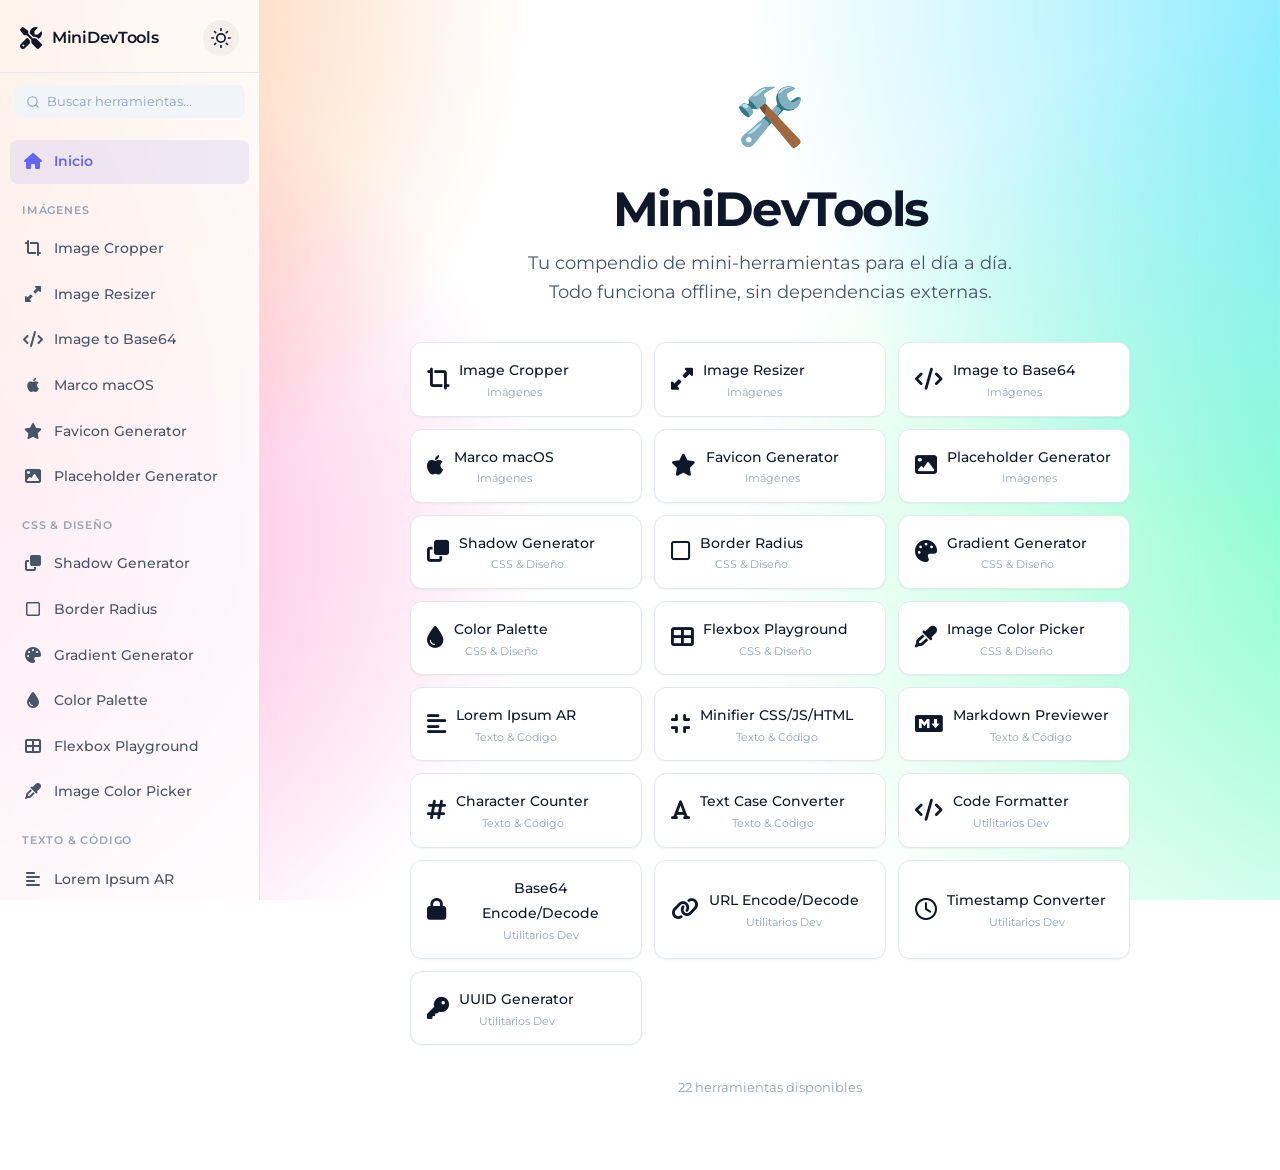
==== index.html @ 0a806db2 "feat: Font Awesome icons + search clear button - Add Font Awesome 6.5.1 CDN (all icons now FA classe" ====
<!DOCTYPE html>
<html lang="es" data-theme="light">
<head>
  <meta charset="UTF-8">
  <meta name="viewport" content="width=device-width, initial-scale=1.0">
  <title>MiniDevTools - Herramientas para Developers</title>
  <meta name="description" content="Compendio de mini-herramientas para developers. Cropper, generadores CSS, formateadores y mas.">

  <!-- Google Fonts: Montserrat -->
  <link rel="preconnect" href="https://fonts.googleapis.com">
  <link rel="preconnect" href="https://fonts.gstatic.com" crossorigin>
  <link href="https://fonts.googleapis.com/css2?family=Montserrat:wght@300;400;500;600;700&display=swap" rel="stylesheet">

  <!-- Font Awesome 6 Free -->
  <link rel="stylesheet" href="https://cdnjs.cloudflare.com/ajax/libs/font-awesome/6.5.1/css/all.min.css" integrity="sha512-DTOQO9RWCH3ppGqcWaEA1BIZOC6xxalwEsw9c2QQeAIftl+Vegovlnee1c9QX4TctnWMn13TZye+giMm8e2LwA==" crossorigin="anonymous" referrerpolicy="no-referrer">

  <!-- Styles -->
  <link rel="stylesheet" href="css/global.css">

  <!-- Favicon (placeholder, se reemplazara) -->
  <link rel="icon" type="image/svg+xml" href="data:image/svg+xml,<svg xmlns='http://www.w3.org/2000/svg' viewBox='0 0 100 100'><text y='.9em' font-size='90'>&#x1F6E0;&#xFE0F;</text></svg>">
</head>
<body>

  <!-- BACKGROUND: CSS-only gradient mesh + subtle vertical bars -->
  <div class="bg-gradient" aria-hidden="true"></div>
  <div class="bg-bars" aria-hidden="true"></div>

  <!-- APP LAYOUT: Sidebar + Main -->
  <div class="app">

    <!-- SIDEBAR -->
    <aside class="sidebar" id="sidebar">
      <div class="sidebar__header">
        <a href="#/home" class="sidebar__brand">
          <span class="sidebar__logo"><i class="fa-solid fa-screwdriver-wrench"></i></span>
          <span class="sidebar__title">MiniDevTools</span>
        </a>
        <button class="sidebar__theme-toggle" id="theme-toggle" aria-label="Cambiar tema" title="Cambiar tema claro/oscuro">
          <svg class="theme-icon theme-icon--sun" viewBox="0 0 24 24" width="20" height="20" fill="none" stroke="currentColor" stroke-width="2" stroke-linecap="round" stroke-linejoin="round">
            <circle cx="12" cy="12" r="5"></circle>
            <line x1="12" y1="1" x2="12" y2="3"></line>
            <line x1="12" y1="21" x2="12" y2="23"></line>
            <line x1="4.22" y1="4.22" x2="5.64" y2="5.64"></line>
            <line x1="18.36" y1="18.36" x2="19.78" y2="19.78"></line>
            <line x1="1" y1="12" x2="3" y2="12"></line>
            <line x1="21" y1="12" x2="23" y2="12"></line>
            <line x1="4.22" y1="19.78" x2="5.64" y2="18.36"></line>
            <line x1="18.36" y1="5.64" x2="19.78" y2="4.22"></line>
          </svg>
          <svg class="theme-icon theme-icon--moon" viewBox="0 0 24 24" width="20" height="20" fill="none" stroke="currentColor" stroke-width="2" stroke-linecap="round" stroke-linejoin="round">
            <path d="M21 12.79A9 9 0 1 1 11.21 3 7 7 0 0 0 21 12.79z"></path>
          </svg>
        </button>
      </div>

      <!-- Search / Filter -->
      <div class="sidebar__search">
        <svg class="sidebar__search-icon" viewBox="0 0 24 24" width="14" height="14" fill="none" stroke="currentColor" stroke-width="2" stroke-linecap="round" stroke-linejoin="round">
          <circle cx="11" cy="11" r="8"></circle>
          <line x1="21" y1="21" x2="16.65" y2="16.65"></line>
        </svg>
        <input type="text" id="sidebar-search" class="sidebar__search-input" placeholder="Buscar herramientas..." autocomplete="off">
        <button class="sidebar__search-clear" id="sidebar-search-clear" type="button" aria-label="Limpiar busqueda" title="Limpiar busqueda">
          <i class="fa-solid fa-xmark"></i>
        </button>
      </div>

      <nav class="sidebar__nav" id="sidebar-nav">
        <!-- Rendered by sidebar.js -->
      </nav>

      <!-- Mobile: overlay backdrop -->
      <div class="sidebar__backdrop" id="sidebar-backdrop"></div>
    </aside>

    <!-- MAIN CONTENT -->
    <main class="main" id="main-content">
      <!-- Loading state -->
      <div class="loading-state" id="loading-state">
        <div class="loading-spinner"></div>
        <p>Cargando herramienta...</p>
      </div>
    </main>
  </div>

  <!-- Mobile menu toggle -->
  <button class="mobile-menu-btn" id="mobile-menu-btn" aria-label="Abrir menu">
    <span></span>
    <span></span>
    <span></span>
  </button>

  <!-- Global toast element -->
  <div class="copy-toast" id="global-toast"></div>

  <!-- GLOBAL HELPERS -->
  <script>
    window.MiniDevTools = {
      toastTimer: null,
      showToast(message) {
        var toast = document.getElementById('global-toast');
        toast.textContent = message;
        toast.classList.add('show');
        clearTimeout(this.toastTimer);
        this.toastTimer = setTimeout(function() { toast.classList.remove('show'); }, 2000);
      },

      /**
       * Copia texto al clipboard y muestra toast de confirmacion.
       * Estandar para todas las herramientas que generan codigo/datos.
       * @param {string} text - Texto a copiar
       * @param {string} [successMsg] - Mensaje del toast (default: "Copiado!")
       * @returns {Promise<boolean>} true si se copio, false si hubo error
       */
      async copyToClipboard(text, successMsg) {
        try {
          await navigator.clipboard.writeText(text);
          this.showToast(successMsg || 'Copiado al portapapeles');
          return true;
        } catch (e) {
          // Fallback para navegadores sin soporte de Clipboard API
          try {
            var ta = document.createElement('textarea');
            ta.value = text;
            ta.style.position = 'fixed';
            ta.style.opacity = '0';
            document.body.appendChild(ta);
            ta.select();
            document.execCommand('copy');
            document.body.removeChild(ta);
            this.showToast(successMsg || 'Copiado al portapapeles');
            return true;
          } catch (e2) {
            this.showToast('Error al copiar');
            return false;
          }
        }
      }
    };
  </script>

  <!-- APP SCRIPTS -->
  <script src="js/storage.js"></script>
  <script src="js/registry.js"></script>
  <script src="js/theme.js"></script>
  <script src="js/sidebar.js"></script>
  <script src="js/app.js"></script>
</body>
</html>
---- css/global.css ----
/* ═══════════════════════════════════════════════════════════════
   MiniDevTools — Global Styles
   Inspirado en imagecolorpicker.com: mesh gradient bg,
   cards limpias, tipografia moderna.
   ═══════════════════════════════════════════════════════════════ */

/* ─── RESET & BASE ─── */
*, *::before, *::after {
  margin: 0;
  padding: 0;
  box-sizing: border-box;
}

html {
  scroll-behavior: smooth;
  -webkit-text-size-adjust: 100%;
  /* Force consistent layout: always reserve space for scrollbar */
  overflow-y: scroll;
  overflow-x: hidden;
  width: 100%;
}

body {
  font-family: 'Montserrat', sans-serif;
  font-size: 16px;
  font-weight: 400;
  line-height: 1.6;
  color: var(--text-primary);
  background-color: var(--bg-base);
  transition: background-color 0.4s ease, color 0.4s ease;
  min-height: 100vh;
  width: 100%;
}

a {
  color: inherit;
  text-decoration: none;
}

button {
  font-family: inherit;
  cursor: pointer;
  border: none;
  background: none;
  color: inherit;
}

img {
  max-width: 100%;
  display: block;
}

ul, ol {
  list-style: none;
}

::selection {
  background: var(--accent);
  color: #fff;
}

/* Scrollbar */
::-webkit-scrollbar {
  width: 6px;
}
::-webkit-scrollbar-track {
  background: transparent;
}
::-webkit-scrollbar-thumb {
  background: var(--border-hover);
  border-radius: 3px;
}
::-webkit-scrollbar-thumb:hover {
  background: var(--text-muted);
}


/* ═══════════════════════════════════════════════════════════════
   THEME VARIABLES
   ═══════════════════════════════════════════════════════════════ */

/* ─── SHARED VARIABLES (both themes) ─── */
:root {
  --sidebar-width: 260px;
  --header-height: 0px; /* No separate header — sidebar is full-height */

  --radius-sm: 8px;
  --radius-md: 12px;
  --radius-lg: 16px;
  --radius-xl: 24px;
  --radius-full: 9999px;

  --transition-fast: 0.15s cubic-bezier(0.4, 0, 0.2, 1);
  --transition-base: 0.3s cubic-bezier(0.4, 0, 0.2, 1);
  --transition-slow: 0.5s cubic-bezier(0.4, 0, 0.2, 1);
}

/* ─── LIGHT THEME ─── */
[data-theme="light"] {
  --bg-base: #ffffff;
  --bg-base-secondary: #f8f9fb;
  --bg-card: #ffffff;
  --bg-sidebar: rgba(255, 255, 255, 0.82);
  --bg-input: #f1f5f9;
  --bg-hover: rgba(0, 0, 0, 0.04);

  --text-primary: #0f172a;
  --text-secondary: #475569;
  --text-muted: #94a3b8;
  --text-inverse: #ffffff;

  --accent: #6366f1;
  --accent-hover: #4f46e5;
  --accent-light: rgba(99, 102, 241, 0.1);
  --accent-glow: rgba(99, 102, 241, 0.25);

  --border: #e2e8f0;
  --border-hover: #cbd5e1;

  --shadow-sm: 0 1px 2px rgba(0, 0, 0, 0.05);
  --shadow-md: 0 4px 6px -1px rgba(0, 0, 0, 0.07), 0 2px 4px -2px rgba(0, 0, 0, 0.05);
  --shadow-lg: 0 10px 15px -3px rgba(0, 0, 0, 0.08), 0 4px 6px -4px rgba(0, 0, 0, 0.04);
  --shadow-xl: 0 20px 25px -5px rgba(0, 0, 0, 0.1), 0 8px 10px -6px rgba(0, 0, 0, 0.06);
  --shadow-2xl: 0 25px 50px -12px rgba(0, 0, 0, 0.18);

  /* Mesh gradient colors (warm left, cool right) */
  --orb-1: rgba(255, 107, 0, 0.55);
  --orb-2: rgba(255, 20, 147, 0.45);
  --orb-3: rgba(0, 212, 255, 0.55);
  --orb-4: rgba(0, 255, 136, 0.45);
}

/* ─── DARK THEME ─── */
[data-theme="dark"] {
  --bg-base: #0a0d12;
  --bg-base-secondary: #111827;
  --bg-card: #1e293b;
  --bg-sidebar: rgba(15, 23, 42, 0.88);
  --bg-input: #111827;
  --bg-hover: rgba(255, 255, 255, 0.06);

  --text-primary: #e2e8f0;
  --text-secondary: #94a3b8;
  --text-muted: #64748b;
  --text-inverse: #0f172a;

  --accent: #818cf8;
  --accent-hover: #6366f1;
  --accent-light: rgba(129, 140, 248, 0.12);
  --accent-glow: rgba(129, 140, 248, 0.2);

  --border: #2d3748;
  --border-hover: #4a5568;

  --shadow-sm: 0 1px 2px rgba(0, 0, 0, 0.3);
  --shadow-md: 0 4px 6px -1px rgba(0, 0, 0, 0.4), 0 2px 4px -2px rgba(0, 0, 0, 0.3);
  --shadow-lg: 0 10px 15px -3px rgba(0, 0, 0, 0.45), 0 4px 6px -4px rgba(0, 0, 0, 0.3);
  --shadow-xl: 0 20px 25px -5px rgba(0, 0, 0, 0.5), 0 8px 10px -6px rgba(0, 0, 0, 0.4);
  --shadow-2xl: 0 25px 50px -12px rgba(0, 0, 0, 0.6);

  --orb-1: rgba(243, 135, 68, 0.40);
  --orb-2: rgba(238, 70, 188, 0.35);
  --orb-3: rgba(34, 204, 238, 0.40);
  --orb-4: rgba(71, 205, 137, 0.35);
}


/* ═══════════════════════════════════════════════════════════════
   BACKGROUND — CSS Gradient Mesh + Vertical Bars
   Inspirado en imagecolorpicker.com:
   - 4 orbs radiales (calidos izq, frios der) con sizes grandes
   - Barras verticales sutiles con mask: visibles solo en bordes,
     invisibles en centro (evita barra negra)
   - Fade hacia abajo (no llega al fondo)
   ═══════════════════════════════════════════════════════════════ */

/* ─── Layer 1: Color gradient mesh ─── */
.bg-gradient {
  position: fixed;
  inset: 0;
  pointer-events: none;
  z-index: 0;
  background:
    /* Orb superior izquierdo (naranja) — grande, sale del viewport */
    radial-gradient(ellipse 75vw 90vh at -15% 0%, var(--orb-1), transparent 75%),
    /* Orb inferior izquierdo (rosa/magenta) */
    radial-gradient(ellipse 70vw 80vh at -10% 60%, var(--orb-2), transparent 75%),
    /* Orb superior derecho (cyan) */
    radial-gradient(ellipse 75vw 90vh at 115% 0%, var(--orb-3), transparent 75%),
    /* Orb inferior derecho (verde) */
    radial-gradient(ellipse 70vw 80vh at 110% 60%, var(--orb-4), transparent 75%),
    /* Puente central: calido→frio para suavizar transicion */
    linear-gradient(90deg,
      rgba(255, 107, 0, 0.05) 0%,
      transparent 20%,
      transparent 80%,
      rgba(0, 212, 255, 0.05) 100%
    ),
    /* Base */
    var(--bg-base);
  transition: background 0.8s cubic-bezier(0.4, 0, 0.2, 1);
}

/* ─── Layer 2: Subtle vertical bars (edge-only) ─── */
.bg-bars {
  position: fixed;
  inset: 0;
  pointer-events: none;
  z-index: 0;
  /* Light mode: lineas blancas */
  background: repeating-linear-gradient(
    90deg,
    transparent 0px,
    transparent 79px,
    rgba(255, 255, 255, 0.06) 79px,
    rgba(255, 255, 255, 0.06) 80px
  );
  /* Mask: invisible en centro, visible en bordes, fade abajo */
  -webkit-mask-image:
    linear-gradient(to bottom, rgb(0,0,0), rgb(0,0,0) 70%, transparent),
    linear-gradient(90deg,
      rgba(0,0,0,0.35) 0%,
      rgba(0,0,0,0.25) 10%,
      rgba(0,0,0,0.12) 20%,
      transparent 38%,
      transparent 62%,
      rgba(0,0,0,0.12) 80%,
      rgba(0,0,0,0.25) 90%,
      rgba(0,0,0,0.35) 100%
    );
  mask-image:
    linear-gradient(to bottom, rgb(0,0,0), rgb(0,0,0) 70%, transparent),
    linear-gradient(90deg,
      rgba(0,0,0,0.35) 0%,
      rgba(0,0,0,0.25) 10%,
      rgba(0,0,0,0.12) 20%,
      transparent 38%,
      transparent 62%,
      rgba(0,0,0,0.12) 80%,
      rgba(0,0,0,0.25) 90%,
      rgba(0,0,0,0.35) 100%
    );
}

/* Dark mode: lineas NEGRAS */
[data-theme="dark"] .bg-bars {
  background: repeating-linear-gradient(
    90deg,
    transparent 0px,
    transparent 79px,
    rgba(0, 0, 0, 0.12) 79px,
    rgba(0, 0, 0, 0.12) 80px
  );
}

/* Responsive */
@media (max-width: 768px) {
  .bg-bars {
    display: none;
  }
  .bg-gradient {
    background:
      radial-gradient(ellipse 80vw 55vh at -15% 0%, var(--orb-1), transparent 70%),
      radial-gradient(ellipse 75vw 50vh at -10% 50%, var(--orb-2), transparent 70%),
      radial-gradient(ellipse 80vw 55vh at 115% 0%, var(--orb-3), transparent 70%),
      radial-gradient(ellipse 75vw 50vh at 110% 50%, var(--orb-4), transparent 70%),
      var(--bg-base);
  }
}


/* ═══════════════════════════════════════════════════════════════
   APP LAYOUT
   ═══════════════════════════════════════════════════════════════ */

.app {
  position: relative;
  display: flex;
  min-height: 100vh;
  z-index: 1;
}


/* ═══════════════════════════════════════════════════════════════
   SIDEBAR
   ═══════════════════════════════════════════════════════════════ */

.sidebar {
  position: fixed;
  top: 0;
  left: 0;
  width: var(--sidebar-width);
  height: 100vh;
  background: var(--bg-sidebar);
  backdrop-filter: blur(20px);
  -webkit-backdrop-filter: blur(20px);
  border-right: 1px solid var(--border);
  display: flex;
  flex-direction: column;
  z-index: 100;
  transition: transform var(--transition-base), background var(--transition-slow), border-color var(--transition-slow);
  overflow: hidden;
}

/* Sidebar Header (brand + theme toggle) */
.sidebar__header {
  display: flex;
  align-items: center;
  justify-content: space-between;
  padding: 20px 20px 16px;
  border-bottom: 1px solid var(--border);
  flex-shrink: 0;
}

/* Sidebar Search */
.sidebar__search {
  position: relative;
  padding: 12px 14px 8px;
  flex-shrink: 0;
}

.sidebar__search-icon {
  position: absolute;
  left: 26px;
  top: 50%;
  transform: translateY(-50%);
  color: var(--text-muted);
  pointer-events: none;
  margin-top: 2px;
}

.sidebar__search-input {
  width: 100%;
  padding: 8px 10px 8px 32px;
  font-size: 12.5px;
  font-family: inherit;
  font-weight: 400;
  color: var(--text-primary);
  background: var(--bg-input);
  border: 1px solid transparent;
  border-radius: var(--radius-sm);
  outline: none;
  transition: border-color var(--transition-fast), box-shadow var(--transition-fast);
}

.sidebar__search-input::placeholder {
  color: var(--text-muted);
}

.sidebar__search-input:focus {
  border-color: var(--accent);
  box-shadow: 0 0 0 2px var(--accent-light);
}

.sidebar__search-clear {
  position: absolute;
  right: 22px;
  top: 50%;
  transform: translateY(-50%);
  background: none;
  border: none;
  color: var(--text-muted);
  font-size: 13px;
  cursor: pointer;
  padding: 2px;
  display: none; /* hidden by default */
  transition: color var(--transition-fast);
  line-height: 1;
}

.sidebar__search-clear:hover {
  color: var(--text-primary);
}

.sidebar__search-input:not(:placeholder-shown) ~ .sidebar__search-clear {
  display: block;
}

.sidebar__brand {
  display: flex;
  align-items: center;
  gap: 10px;
  text-decoration: none;
  transition: opacity var(--transition-fast);
}

.sidebar__brand:hover {
  opacity: 0.8;
}

.sidebar__logo {
  font-size: 24px;
  line-height: 1;
}

.sidebar__logo i {
  font-size: 22px;
}

.sidebar__title {
  font-size: 16px;
  font-weight: 600;
  color: var(--text-primary);
  letter-spacing: -0.3px;
}

/* Theme Toggle */
.sidebar__theme-toggle {
  width: 36px;
  height: 36px;
  border-radius: var(--radius-full);
  display: flex;
  align-items: center;
  justify-content: center;
  background: var(--bg-hover);
  transition: background var(--transition-fast), transform var(--transition-fast);
  flex-shrink: 0;
}

.sidebar__theme-toggle:hover {
  background: var(--accent-light);
  transform: scale(1.08);
}

/* Theme icons: show/hide based on current theme */
[data-theme="light"] .theme-icon--moon,
[data-theme="dark"] .theme-icon--sun {
  display: none;
}

[data-theme="light"] .theme-icon--sun,
[data-theme="dark"] .theme-icon--moon {
  display: block;
}

/* Sidebar Navigation */
.sidebar__nav {
  flex: 1;
  overflow-y: auto;
  padding: 12px 10px;
  -webkit-overflow-scrolling: touch;
}

/* Nav category label */
.nav-category {
  padding: 16px 12px 6px;
  font-size: 11px;
  font-weight: 600;
  text-transform: uppercase;
  letter-spacing: 0.8px;
  color: var(--text-muted);
  user-select: none;
  transition: opacity var(--transition-fast);
}

.nav-category:first-child {
  padding-top: 4px;
}

.nav-category.hidden-by-search {
  display: none;
}

/* Nav item (tool link) */
.nav-item {
  display: flex;
  align-items: center;
  gap: 10px;
  padding: 9px 12px;
  margin: 2px 0;
  border-radius: var(--radius-sm);
  font-size: 13.5px;
  font-weight: 500;
  color: var(--text-secondary);
  transition: all var(--transition-fast);
  cursor: pointer;
  text-decoration: none;
  white-space: nowrap;
  overflow: hidden;
  text-overflow: ellipsis;
}

.nav-item:hover {
  background: var(--bg-hover);
  color: var(--text-primary);
}

.nav-item.active {
  background: var(--accent-light);
  color: var(--accent);
  font-weight: 600;
}

.nav-item.hidden-by-search {
  display: none;
}

.nav-item__icon {
  font-size: 16px;
  flex-shrink: 0;
  width: 22px;
  text-align: center;
}

.nav-item__label {
  overflow: hidden;
  text-overflow: ellipsis;
}

/* Sidebar backdrop (mobile overlay) */
.sidebar__backdrop {
  display: none;
}


/* ═══════════════════════════════════════════════════════════════
   MAIN CONTENT
   ═══════════════════════════════════════════════════════════════ */

.main {
  flex: 1;
  margin-left: var(--sidebar-width);
  padding: 32px;
  min-height: 100vh;
  transition: margin-left var(--transition-base);
  position: relative;
}


/* ═══════════════════════════════════════════════════════════════
   TOOL CARD — Contenedor principal de cada herramienta
   ═══════════════════════════════════════════════════════════════ */

.tool-card {
  background: var(--bg-card);
  border: 1px solid var(--border);
  border-radius: var(--radius-xl);
  box-shadow: var(--shadow-2xl);
  padding: 32px;
  max-width: 960px;
  margin: 0 auto;
  transition: background var(--transition-slow), border-color var(--transition-slow), box-shadow var(--transition-slow);
  animation: toolCardFadeIn 0.35s cubic-bezier(0.4, 0, 0.2, 1);
}

@keyframes toolCardFadeIn {
  from {
    opacity: 0;
    transform: translateY(12px);
  }
  to {
    opacity: 1;
    transform: translateY(0);
  }
}

.tool-card__header {
  margin-bottom: 24px;
  padding-bottom: 20px;
  border-bottom: 1px solid var(--border);
}

.tool-card__title {
  font-size: 22px;
  font-weight: 600;
  color: var(--text-primary);
  letter-spacing: -0.5px;
  line-height: 1.3;
}

.tool-card__description {
  margin-top: 6px;
  font-size: 14px;
  color: var(--text-secondary);
  line-height: 1.5;
}

.tool-card__body {
  /* Container for tool-specific content */
}


/* ═══════════════════════════════════════════════════════════════
   COMMON UI COMPONENTS (reutilizables entre herramientas)
   ═══════════════════════════════════════════════════════════════ */

/* Button styles */
.btn {
  display: inline-flex;
  align-items: center;
  justify-content: center;
  gap: 8px;
  padding: 10px 20px;
  font-size: 14px;
  font-weight: 500;
  font-family: inherit;
  border-radius: var(--radius-full);
  min-height: 42px;
  transition: all var(--transition-fast);
  cursor: pointer;
  border: none;
  outline: none;
  white-space: nowrap;
}

.btn--primary {
  background: var(--accent);
  color: #ffffff;
}
.btn--primary:hover {
  background: var(--accent-hover);
  box-shadow: 0 4px 12px var(--accent-glow);
  transform: translateY(-1px);
}

.btn--secondary {
  background: var(--bg-input);
  color: var(--text-primary);
  border: 1px solid var(--border);
}
.btn--secondary:hover {
  background: var(--bg-hover);
  border-color: var(--border-hover);
}

.btn--ghost {
  background: transparent;
  color: var(--text-secondary);
}
.btn--ghost:hover {
  background: var(--bg-hover);
  color: var(--text-primary);
}

.btn--sm {
  padding: 6px 14px;
  font-size: 13px;
}

.btn--icon {
  width: 36px;
  height: 36px;
  padding: 0;
  border-radius: var(--radius-full);
}

/* Input styles */
.input {
  width: 100%;
  padding: 10px 14px;
  font-size: 14px;
  font-family: inherit;
  background: var(--bg-input);
  color: var(--text-primary);
  border: 1px solid var(--border);
  border-radius: var(--radius-sm);
  outline: none;
  min-height: 42px;
  transition: border-color var(--transition-fast), box-shadow var(--transition-fast);
}

.input:focus {
  border-color: var(--accent);
  box-shadow: 0 0 0 3px var(--accent-light);
}

.input::placeholder {
  color: var(--text-muted);
}

textarea.input {
  resize: vertical;
  min-height: 100px;
}

/* Code output / display */
.code-output {
  background: var(--bg-base-secondary);
  border: 1px solid var(--border);
  border-radius: var(--radius-md);
  padding: 16px;
  font-family: 'JetBrains Mono', 'Fira Code', 'Consolas', monospace;
  font-size: 13px;
  line-height: 1.6;
  color: var(--text-primary);
  overflow-x: auto;
  position: relative;
  white-space: pre-wrap;
  word-break: break-word;
}

.code-output__copy {
  position: absolute;
  top: 8px;
  right: 8px;
}

/* Copy toast notification */
.copy-toast {
  position: fixed;
  bottom: 24px;
  left: 50%;
  transform: translateX(-50%) translateY(80px);
  background: var(--text-primary);
  color: var(--text-inverse);
  padding: 10px 20px;
  border-radius: var(--radius-full);
  font-size: 13px;
  font-weight: 500;
  box-shadow: var(--shadow-lg);
  z-index: 9999;
  opacity: 0;
  pointer-events: none;
  transition: all 0.3s cubic-bezier(0.4, 0, 0.2, 1);
}

.copy-toast.show {
  opacity: 1;
  transform: translateX(-50%) translateY(0);
}

/* Label */
.label {
  display: block;
  font-size: 13px;
  font-weight: 500;
  color: var(--text-secondary);
  margin-bottom: 6px;
}

/* Form group */
.form-group {
  margin-bottom: 16px;
}

/* Grid layouts */
.grid-2 {
  display: grid;
  grid-template-columns: 1fr 1fr;
  gap: 16px;
}

/* Badge */
.badge {
  display: inline-flex;
  align-items: center;
  padding: 3px 10px;
  font-size: 11px;
  font-weight: 600;
  border-radius: var(--radius-full);
  background: var(--accent-light);
  color: var(--accent);
}


/* ═══════════════════════════════════════════════════════════════
   LOADING STATE
   ═══════════════════════════════════════════════════════════════ */

.loading-state {
  display: none;
  flex-direction: column;
  align-items: center;
  justify-content: center;
  min-height: 300px;
  gap: 16px;
  color: var(--text-muted);
  font-size: 14px;
}

.loading-state.visible {
  display: flex;
}

.loading-spinner {
  width: 32px;
  height: 32px;
  border: 3px solid var(--border);
  border-top-color: var(--accent);
  border-radius: 50%;
  animation: spin 0.7s linear infinite;
}

@keyframes spin {
  to { transform: rotate(360deg); }
}


/* ═══════════════════════════════════════════════════════════════
   HERO / HOME PAGE
   ═══════════════════════════════════════════════════════════════ */

.hero {
  display: flex;
  flex-direction: column;
  align-items: center;
  justify-content: center;
  text-align: center;
  min-height: calc(100vh - 64px);
  padding: 40px 20px;
  animation: toolCardFadeIn 0.5s ease;
}

.hero__icon {
  font-size: 56px;
  margin-bottom: 20px;
  animation: heroFloat 3s ease-in-out infinite;
}

@keyframes heroFloat {
  0%, 100% { transform: translateY(0); }
  50% { transform: translateY(-8px); }
}

.hero__title {
  font-size: 48px;
  font-weight: 700;
  color: var(--text-primary);
  letter-spacing: -1.5px;
  line-height: 1.15;
  margin-bottom: 12px;
}

.hero__subtitle {
  font-size: 18px;
  font-weight: 400;
  color: var(--text-secondary);
  max-width: 500px;
  line-height: 1.6;
  margin-bottom: 36px;
}

.hero__tools-grid {
  display: grid;
  grid-template-columns: repeat(auto-fill, minmax(200px, 1fr));
  gap: 12px;
  max-width: 720px;
  width: 100%;
  margin-bottom: 32px;
}

.hero__tool-card {
  display: flex;
  align-items: center;
  gap: 10px;
  padding: 14px 16px;
  background: var(--bg-card);
  border: 1px solid var(--border);
  border-radius: var(--radius-md);
  box-shadow: var(--shadow-sm);
  cursor: pointer;
  transition: all var(--transition-fast);
  text-decoration: none;
}

.hero__tool-card:hover {
  border-color: var(--accent);
  box-shadow: var(--shadow-md), 0 0 0 1px var(--accent-light);
  transform: translateY(-2px);
}

.hero__tool-card__icon {
  font-size: 22px;
  flex-shrink: 0;
}

.hero__tool-card__name {
  font-size: 13.5px;
  font-weight: 500;
  color: var(--text-primary);
}

.hero__tool-card__cat {
  display: block;
  font-size: 11px;
  color: var(--text-muted);
  font-weight: 400;
  margin-top: 1px;
}

.hero__footer-text {
  font-size: 13px;
  color: var(--text-muted);
}


/* ═══════════════════════════════════════════════════════════════
   MOBILE RESPONSIVE
   ═══════════════════════════════════════════════════════════════ */

.mobile-menu-btn {
  display: none;
  position: fixed;
  top: 16px;
  left: 16px;
  z-index: 200;
  width: 40px;
  height: 40px;
  flex-direction: column;
  align-items: center;
  justify-content: center;
  gap: 5px;
  background: var(--bg-sidebar);
  backdrop-filter: blur(20px);
  -webkit-backdrop-filter: blur(20px);
  border: 1px solid var(--border);
  border-radius: var(--radius-sm);
  box-shadow: var(--shadow-md);
  transition: var(--transition-fast);
}

.mobile-menu-btn span {
  display: block;
  width: 18px;
  height: 2px;
  background: var(--text-primary);
  border-radius: 1px;
  transition: var(--transition-fast);
}

.mobile-menu-btn.active span:nth-child(1) {
  transform: translateY(7px) rotate(45deg);
}
.mobile-menu-btn.active span:nth-child(2) {
  opacity: 0;
}
.mobile-menu-btn.active span:nth-child(3) {
  transform: translateY(-7px) rotate(-45deg);
}

@media (max-width: 768px) {
  :root {
    --sidebar-width: 280px;
  }

  .mobile-menu-btn {
    display: flex;
  }

  .sidebar {
    transform: translateX(-100%);
    box-shadow: none;
  }

  .sidebar.open {
    transform: translateX(0);
    box-shadow: var(--shadow-2xl);
  }

  .sidebar__backdrop {
    display: block;
    position: fixed;
    top: 0;
    left: 0;
    width: 100%;
    height: 100%;
    background: rgba(0, 0, 0, 0.4);
    z-index: -1;
    opacity: 0;
    pointer-events: none;
    transition: opacity var(--transition-base);
  }

  .sidebar.open .sidebar__backdrop {
    opacity: 1;
    pointer-events: all;
  }

  .main {
    margin-left: 0;
    padding: 72px 16px 32px;
  }

  .hero__title {
    font-size: 32px;
    letter-spacing: -1px;
  }

  .hero__subtitle {
    font-size: 15px;
  }

  .hero__tools-grid {
    grid-template-columns: 1fr;
    gap: 8px;
  }

  .tool-card {
    padding: 20px;
    border-radius: var(--radius-lg);
  }

  .grid-2 {
    grid-template-columns: 1fr;
  }
}

@media (max-width: 480px) {
  .hero__title {
    font-size: 28px;
  }

  .tool-card {
    padding: 16px;
  }

  .tool-card__title {
    font-size: 18px;
  }
}

/* ─── FORM CONTROLS — Custom appearance ─── */

/* Hide native number spinners (cleaner in both themes) */
input[type="number"]::-webkit-inner-spin-button,
input[type="number"]::-webkit-outer-spin-button {
  -webkit-appearance: none;
  margin: 0;
}
input[type="number"] {
  -moz-appearance: textfield;
  appearance: textfield;
}

/* Custom checkbox — themed via CSS vars, no white flash in dark mode */
input[type="checkbox"] {
  -webkit-appearance: none;
  -moz-appearance: none;
  appearance: none;
  width: 16px;
  height: 16px;
  border: 1.5px solid var(--border-hover);
  border-radius: 4px;
  background: var(--bg-card);
  cursor: pointer;
  flex-shrink: 0;
  position: relative;
  vertical-align: middle;
  transition: background var(--transition-fast), border-color var(--transition-fast);
}

input[type="checkbox"]:hover {
  border-color: var(--accent);
}

input[type="checkbox"]:checked {
  background: var(--accent);
  border-color: var(--accent);
}

input[type="checkbox"]:checked::after {
  content: '';
  position: absolute;
  left: 4.5px;
  top: 1px;
  width: 5px;
  height: 9px;
  border: solid #fff;
  border-width: 0 2px 2px 0;
  transform: rotate(45deg);
}

input[type="checkbox"]:focus-visible {
  outline: 2px solid var(--accent);
  outline-offset: 1px;
}

/* Focus visible for keyboard nav */
:focus-visible {
  outline: 2px solid var(--accent);
  outline-offset: 2px;
}
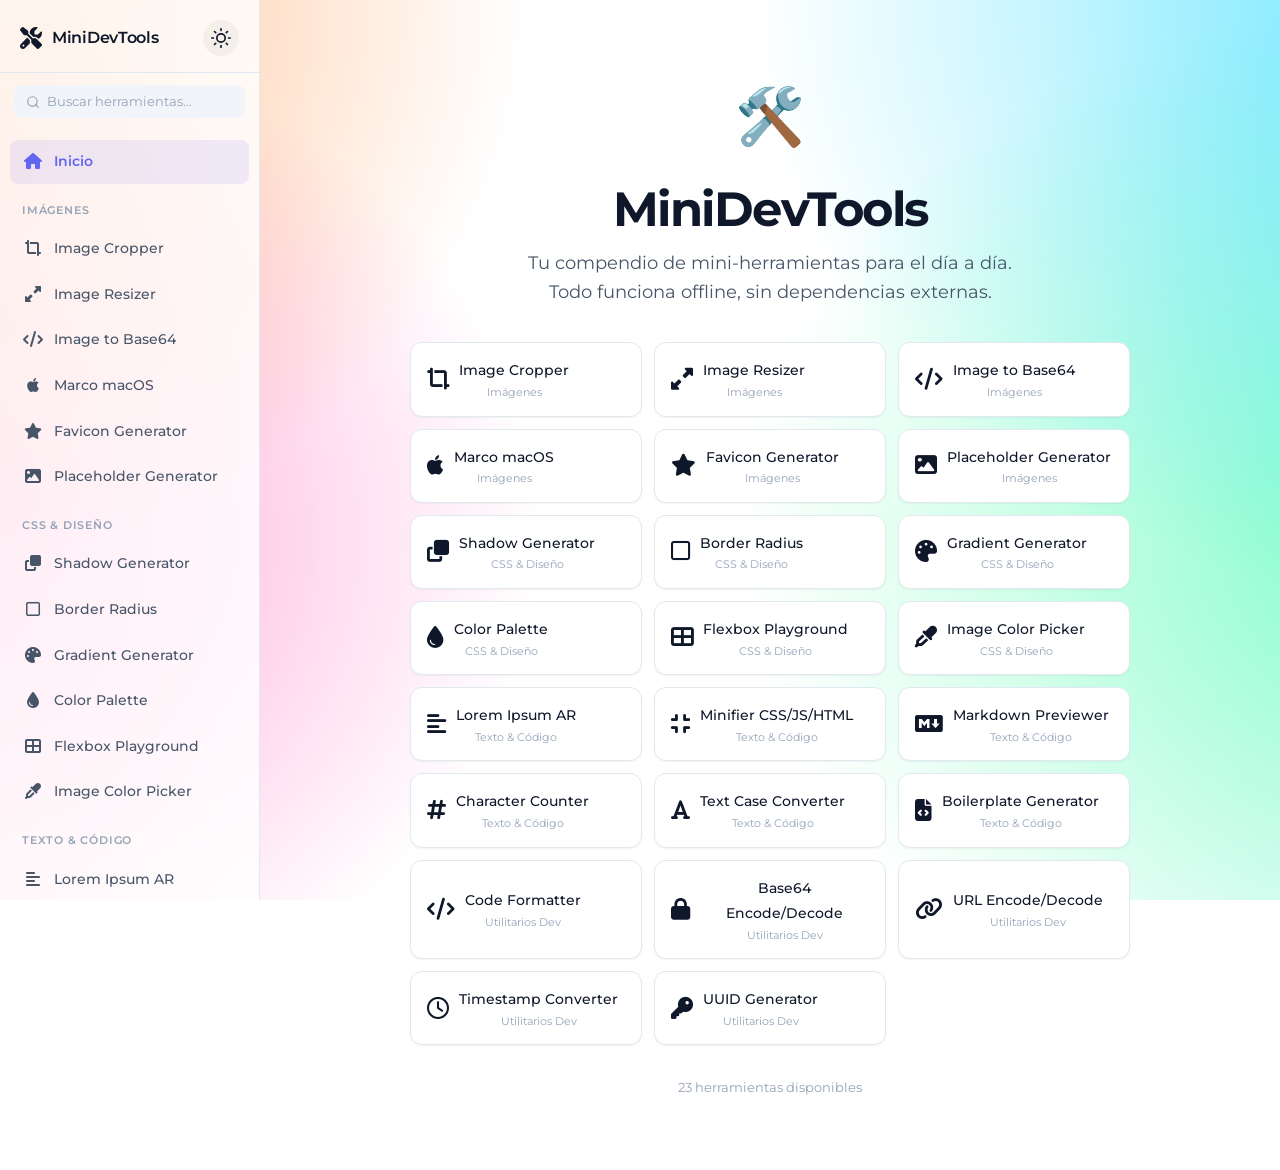
==== commit 25e7e404: "feat: custom themed tooltips using data-tooltip (replaces native title)" ====
--- a/index.html
+++ b/index.html
@@ -36,7 +36,7 @@
           <span class="sidebar__logo"><i class="fa-solid fa-screwdriver-wrench"></i></span>
           <span class="sidebar__title">MiniDevTools</span>
         </a>
-        <button class="sidebar__theme-toggle" id="theme-toggle" aria-label="Cambiar tema" title="Cambiar tema claro/oscuro">
+        <button class="sidebar__theme-toggle" id="theme-toggle" aria-label="Cambiar tema" data-tooltip="Cambiar tema claro/oscuro">
           <svg class="theme-icon theme-icon--sun" viewBox="0 0 24 24" width="20" height="20" fill="none" stroke="currentColor" stroke-width="2" stroke-linecap="round" stroke-linejoin="round">
             <circle cx="12" cy="12" r="5"></circle>
             <line x1="12" y1="1" x2="12" y2="3"></line>
@@ -61,7 +61,7 @@
           <line x1="21" y1="21" x2="16.65" y2="16.65"></line>
         </svg>
         <input type="text" id="sidebar-search" class="sidebar__search-input" placeholder="Buscar herramientas..." autocomplete="off">
-        <button class="sidebar__search-clear" id="sidebar-search-clear" type="button" aria-label="Limpiar busqueda" title="Limpiar busqueda">
+        <button class="sidebar__search-clear" id="sidebar-search-clear" type="button" aria-label="Limpiar busqueda" data-tooltip="Limpiar busqueda">
           <i class="fa-solid fa-xmark"></i>
         </button>
       </div>
--- a/css/global.css
+++ b/css/global.css
@@ -1070,3 +1070,77 @@
   outline: 2px solid var(--accent);
   outline-offset: 2px;
 }
+
+
+/* ═══════════════════════════════════════════════════════════════
+   CUSTOM TOOLTIPS — Themed via CSS variables
+   Usage: add data-tooltip="Text" to any element.
+   Tooltips appear above by default; add data-tooltip-bottom
+   to show below instead.
+   ═══════════════════════════════════════════════════════════════ */
+
+[data-tooltip] {
+  position: relative;
+}
+
+[data-tooltip]::after {
+  content: attr(data-tooltip);
+  position: absolute;
+  bottom: calc(100% + 8px);
+  left: 50%;
+  transform: translateX(-50%) translateY(4px);
+  padding: 6px 10px;
+  font-size: 12px;
+  font-weight: 500;
+  font-family: 'Montserrat', sans-serif;
+  line-height: 1.4;
+  white-space: nowrap;
+  color: var(--text-inverse);
+  background: var(--text-primary);
+  border-radius: 6px;
+  box-shadow: var(--shadow-md);
+  pointer-events: none;
+  opacity: 0;
+  transition: opacity 0.15s ease, transform 0.15s ease;
+  z-index: 9999;
+}
+
+[data-tooltip]::before {
+  content: '';
+  position: absolute;
+  bottom: calc(100% + 4px);
+  left: 50%;
+  transform: translateX(-50%) translateY(4px);
+  border: 5px solid transparent;
+  border-top-color: var(--text-primary);
+  pointer-events: none;
+  opacity: 0;
+  transition: opacity 0.15s ease, transform 0.15s ease;
+  z-index: 9999;
+}
+
+[data-tooltip]:hover::after,
+[data-tooltip]:hover::before {
+  opacity: 1;
+  transform: translateX(-50%) translateY(0);
+}
+
+/* Bottom variant */
+[data-tooltip-bottom]::after {
+  bottom: auto;
+  top: calc(100% + 8px);
+  transform: translateX(-50%) translateY(-4px);
+}
+
+[data-tooltip-bottom]::before {
+  bottom: auto;
+  top: calc(100% + 4px);
+  transform: translateX(-50%) translateY(-4px);
+  border-top-color: transparent;
+  border-bottom-color: var(--text-primary);
+}
+
+[data-tooltip-bottom]:hover::after,
+[data-tooltip-bottom]:hover::before {
+  transform: translateX(-50%) translateY(0);
+}
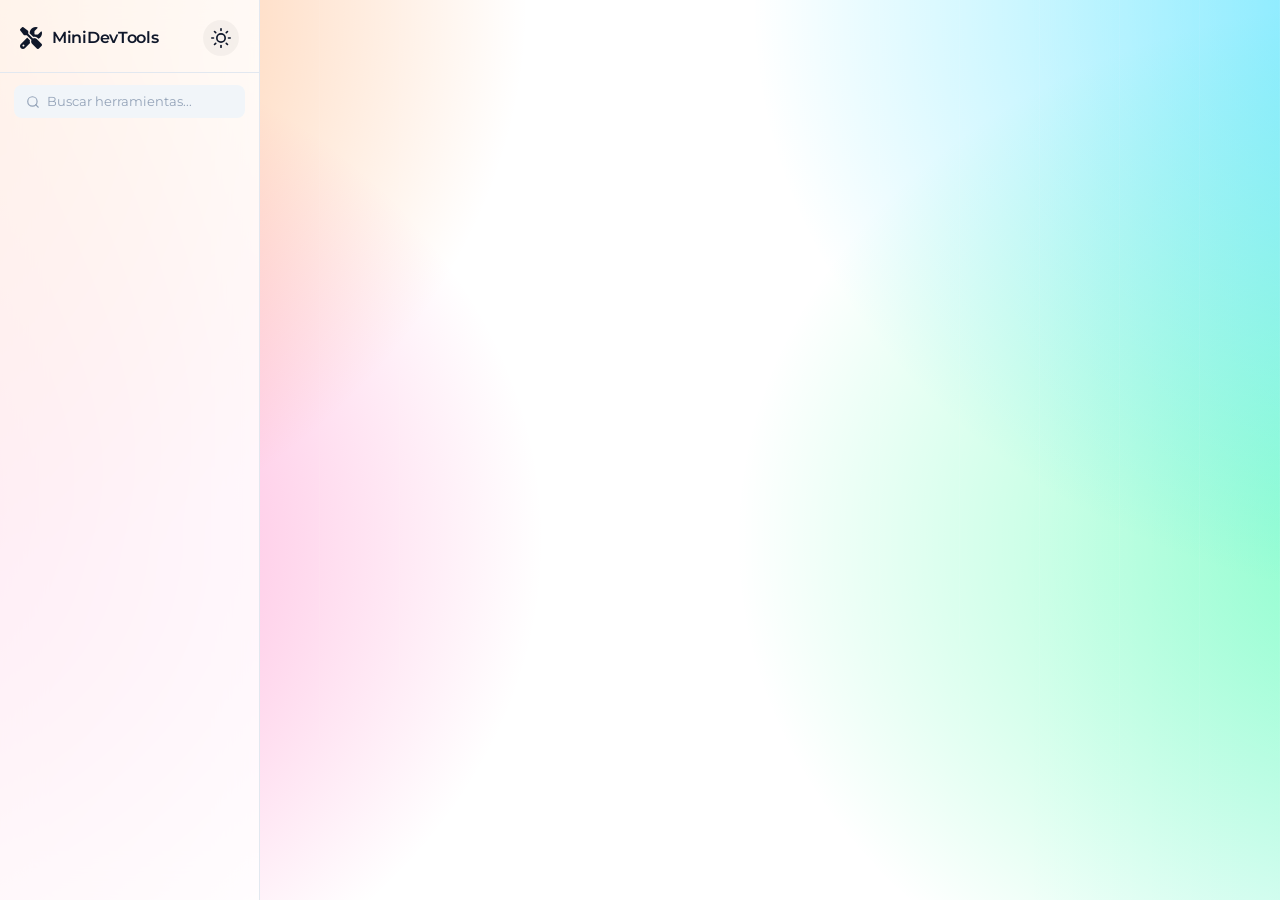
==== commit 0c51d138: "fix: cache busting for main scripts - dynamic loader with daily _v param + netlify.toml headers" ====
--- a/index.html
+++ b/index.html
@@ -15,7 +15,7 @@
   <link rel="stylesheet" href="https://cdnjs.cloudflare.com/ajax/libs/font-awesome/6.5.1/css/all.min.css" integrity="sha512-DTOQO9RWCH3ppGqcWaEA1BIZOC6xxalwEsw9c2QQeAIftl+Vegovlnee1c9QX4TctnWMn13TZye+giMm8e2LwA==" crossorigin="anonymous" referrerpolicy="no-referrer">
 
   <!-- Styles -->
-  <link rel="stylesheet" href="css/global.css">
+  <link rel="stylesheet" href="css/global.css" id="css-global">
 
   <!-- Favicon (placeholder, se reemplazara) -->
   <link rel="icon" type="image/svg+xml" href="data:image/svg+xml,<svg xmlns='http://www.w3.org/2000/svg' viewBox='0 0 100 100'><text y='.9em' font-size='90'>&#x1F6E0;&#xFE0F;</text></svg>">
@@ -36,7 +36,7 @@
           <span class="sidebar__logo"><i class="fa-solid fa-screwdriver-wrench"></i></span>
           <span class="sidebar__title">MiniDevTools</span>
         </a>
-        <button class="sidebar__theme-toggle" id="theme-toggle" aria-label="Cambiar tema" data-tooltip="Cambiar tema claro/oscuro">
+        <button class="sidebar__theme-toggle" id="theme-toggle" aria-label="Cambiar tema" data-tooltip="Cambiar tema claro/oscuro" data-tooltip-bottom>
           <svg class="theme-icon theme-icon--sun" viewBox="0 0 24 24" width="20" height="20" fill="none" stroke="currentColor" stroke-width="2" stroke-linecap="round" stroke-linejoin="round">
             <circle cx="12" cy="12" r="5"></circle>
             <line x1="12" y1="1" x2="12" y2="3"></line>
@@ -140,11 +140,20 @@
     };
   </script>
 
-  <!-- APP SCRIPTS -->
-  <script src="js/storage.js"></script>
-  <script src="js/registry.js"></script>
-  <script src="js/theme.js"></script>
-  <script src="js/sidebar.js"></script>
-  <script src="js/app.js"></script>
+  <!-- APP SCRIPTS (loaded with daily cache busting) -->
+  <script>
+    (function(){
+      var _v = new Date().toISOString().slice(0,10).replace(/-/g,'');
+      var css = document.getElementById('css-global');
+      if (css) css.href = 'css/global.css?_v=' + _v;
+      var files = ['storage','registry','theme','sidebar','app'];
+      for (var i = 0; i < files.length; i++) {
+        var s = document.createElement('script');
+        s.src = 'js/' + files[i] + '.js?_v=' + _v;
+        s.async = false;
+        document.body.appendChild(s);
+      }
+    })();
+  </script>
 </body>
 </html>
--- a/css/global.css
+++ b/css/global.css
@@ -128,6 +128,10 @@
   --orb-2: rgba(255, 20, 147, 0.45);
   --orb-3: rgba(0, 212, 255, 0.55);
   --orb-4: rgba(0, 255, 136, 0.45);
+
+  /* Tooltip */
+  --tooltip-bg: #0f172a;
+  --tooltip-text: #f1f5f9;
 }
 
 /* ─── DARK THEME ─── */
@@ -162,6 +166,10 @@
   --orb-2: rgba(238, 70, 188, 0.35);
   --orb-3: rgba(34, 204, 238, 0.40);
   --orb-4: rgba(71, 205, 137, 0.35);
+
+  /* Tooltip */
+  --tooltip-bg: #334155;
+  --tooltip-text: #e2e8f0;
 }
 
 
@@ -299,7 +307,7 @@
   flex-direction: column;
   z-index: 100;
   transition: transform var(--transition-base), background var(--transition-slow), border-color var(--transition-slow);
-  overflow: hidden;
+  overflow: visible;
 }
 
 /* Sidebar Header (brand + theme toggle) */
@@ -352,7 +360,7 @@
   box-shadow: 0 0 0 2px var(--accent-light);
 }
 
-.sidebar__search-clear {
+.sidebar__search .sidebar__search-clear {
   position: absolute;
   right: 22px;
   top: 50%;
@@ -363,17 +371,19 @@
   font-size: 13px;
   cursor: pointer;
   padding: 2px;
-  display: none; /* hidden by default */
-  transition: color var(--transition-fast);
+  visibility: hidden; /* hidden by default */
+  opacity: 0;
+  transition: color var(--transition-fast), opacity var(--transition-fast), visibility var(--transition-fast);
   line-height: 1;
 }
 
-.sidebar__search-clear:hover {
+.sidebar__search .sidebar__search-clear:hover {
   color: var(--text-primary);
 }
 
 .sidebar__search-input:not(:placeholder-shown) ~ .sidebar__search-clear {
-  display: block;
+  visibility: visible;
+  opacity: 1;
 }
 
 .sidebar__brand {
@@ -436,6 +446,7 @@
 /* Sidebar Navigation */
 .sidebar__nav {
   flex: 1;
+  min-height: 0;
   overflow-y: auto;
   padding: 12px 10px;
   -webkit-overflow-scrolling: touch;
@@ -1076,14 +1087,17 @@
    CUSTOM TOOLTIPS — Themed via CSS variables
    Usage: add data-tooltip="Text" to any element.
    Tooltips appear above by default; add data-tooltip-bottom
-   to show below instead.
+   (empty attr) to show below instead.
    ═══════════════════════════════════════════════════════════════ */
 
-[data-tooltip] {
+[data-tooltip],
+[data-tooltip-bottom] {
   position: relative;
 }
 
-[data-tooltip]::after {
+/* Tooltip bubble (above by default) */
+[data-tooltip]::after,
+[data-tooltip-bottom]::after {
   content: attr(data-tooltip);
   position: absolute;
   bottom: calc(100% + 8px);
@@ -1095,8 +1109,8 @@
   font-family: 'Montserrat', sans-serif;
   line-height: 1.4;
   white-space: nowrap;
-  color: var(--text-inverse);
-  background: var(--text-primary);
+  color: var(--tooltip-text);
+  background: var(--tooltip-bg);
   border-radius: 6px;
   box-shadow: var(--shadow-md);
   pointer-events: none;
@@ -1105,14 +1119,16 @@
   z-index: 9999;
 }
 
-[data-tooltip]::before {
+/* Tooltip arrow (above by default) */
+[data-tooltip]::before,
+[data-tooltip-bottom]::before {
   content: '';
   position: absolute;
   bottom: calc(100% + 4px);
   left: 50%;
   transform: translateX(-50%) translateY(4px);
   border: 5px solid transparent;
-  border-top-color: var(--text-primary);
+  border-top-color: var(--tooltip-bg);
   pointer-events: none;
   opacity: 0;
   transition: opacity 0.15s ease, transform 0.15s ease;
@@ -1120,12 +1136,14 @@
 }
 
 [data-tooltip]:hover::after,
-[data-tooltip]:hover::before {
+[data-tooltip]:hover::before,
+[data-tooltip-bottom]:hover::after,
+[data-tooltip-bottom]:hover::before {
   opacity: 1;
   transform: translateX(-50%) translateY(0);
 }
 
-/* Bottom variant */
+/* ─── Bottom variant overrides ─── */
 [data-tooltip-bottom]::after {
   bottom: auto;
   top: calc(100% + 8px);
@@ -1137,7 +1155,7 @@
   top: calc(100% + 4px);
   transform: translateX(-50%) translateY(-4px);
   border-top-color: transparent;
-  border-bottom-color: var(--text-primary);
+  border-bottom-color: var(--tooltip-bg);
 }
 
 [data-tooltip-bottom]:hover::after,
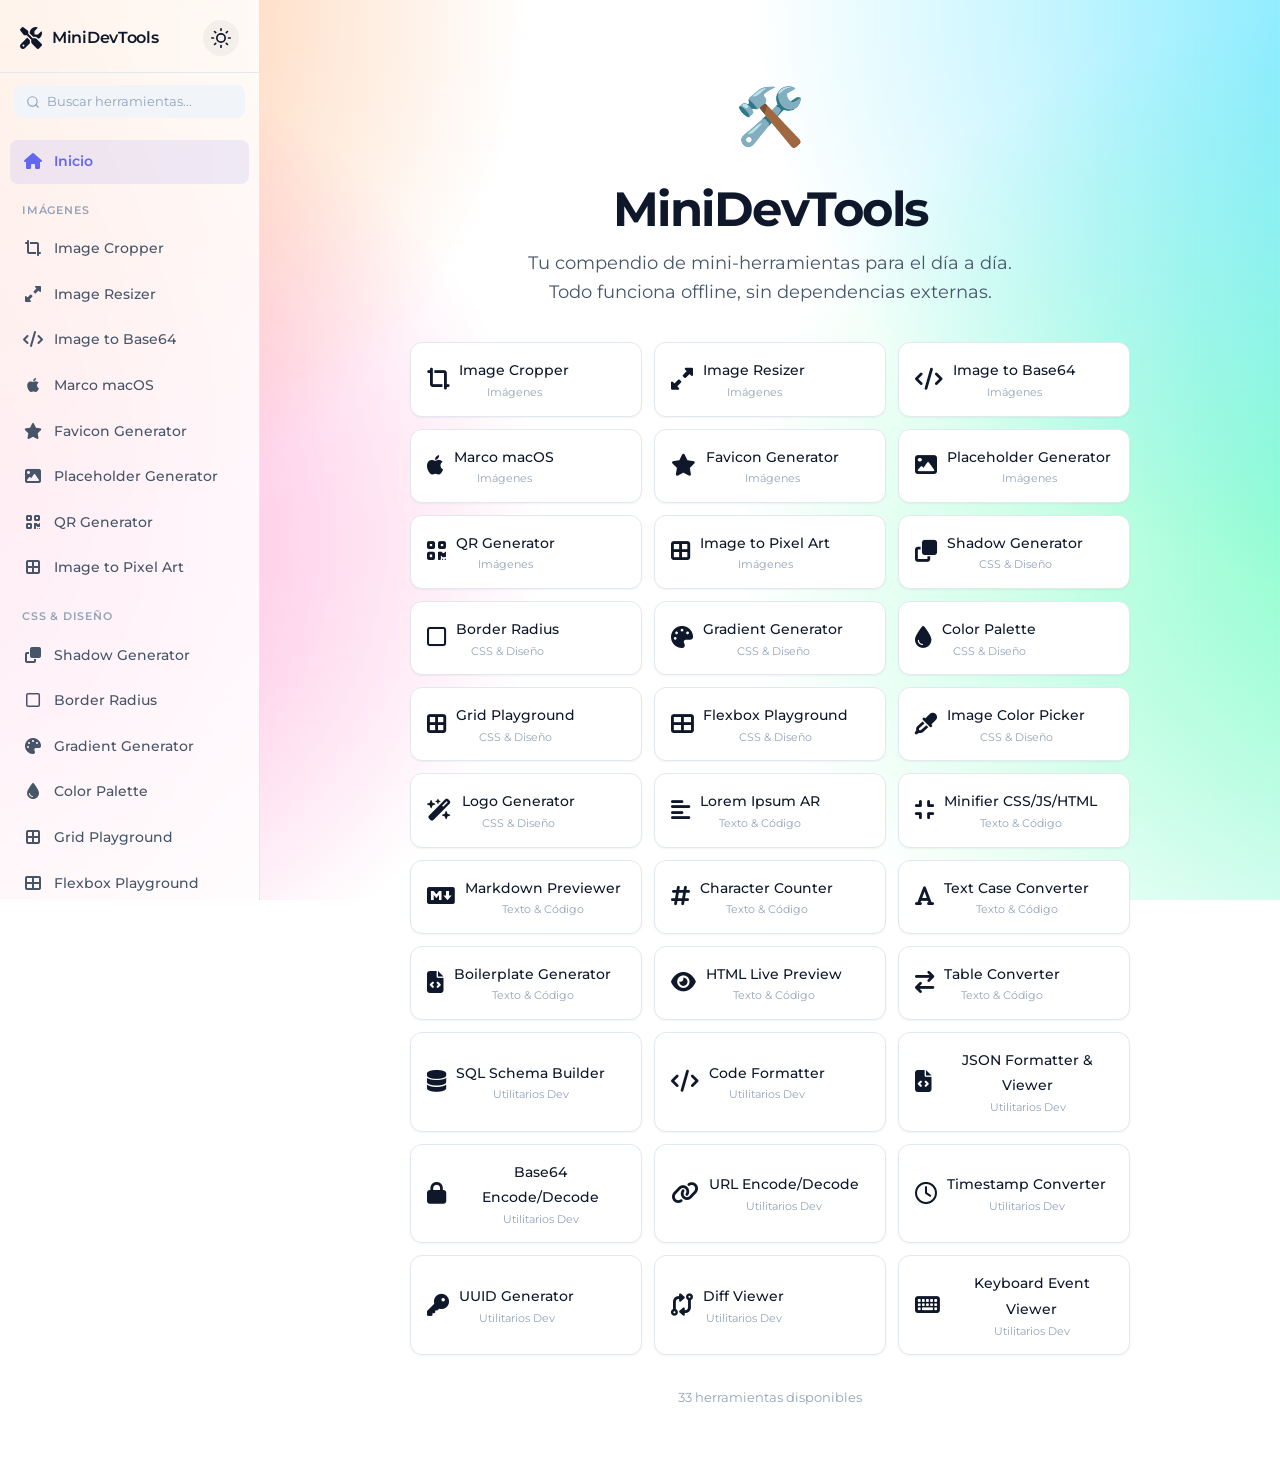
==== commit 1153dad5: "fix: revert dynamic script loader - was breaking app by loading scripts out of order" ====
--- a/index.html
+++ b/index.html
@@ -15,7 +15,7 @@
   <link rel="stylesheet" href="https://cdnjs.cloudflare.com/ajax/libs/font-awesome/6.5.1/css/all.min.css" integrity="sha512-DTOQO9RWCH3ppGqcWaEA1BIZOC6xxalwEsw9c2QQeAIftl+Vegovlnee1c9QX4TctnWMn13TZye+giMm8e2LwA==" crossorigin="anonymous" referrerpolicy="no-referrer">
 
   <!-- Styles -->
-  <link rel="stylesheet" href="css/global.css" id="css-global">
+  <link rel="stylesheet" href="css/global.css">
 
   <!-- Favicon (placeholder, se reemplazara) -->
   <link rel="icon" type="image/svg+xml" href="data:image/svg+xml,<svg xmlns='http://www.w3.org/2000/svg' viewBox='0 0 100 100'><text y='.9em' font-size='90'>&#x1F6E0;&#xFE0F;</text></svg>">
@@ -140,20 +140,11 @@
     };
   </script>
 
-  <!-- APP SCRIPTS (loaded with daily cache busting) -->
-  <script>
-    (function(){
-      var _v = new Date().toISOString().slice(0,10).replace(/-/g,'');
-      var css = document.getElementById('css-global');
-      if (css) css.href = 'css/global.css?_v=' + _v;
-      var files = ['storage','registry','theme','sidebar','app'];
-      for (var i = 0; i < files.length; i++) {
-        var s = document.createElement('script');
-        s.src = 'js/' + files[i] + '.js?_v=' + _v;
-        s.async = false;
-        document.body.appendChild(s);
-      }
-    })();
-  </script>
+  <!-- APP SCRIPTS -->
+  <script src="js/storage.js"></script>
+  <script src="js/registry.js"></script>
+  <script src="js/theme.js"></script>
+  <script src="js/sidebar.js"></script>
+  <script src="js/app.js"></script>
 </body>
 </html>
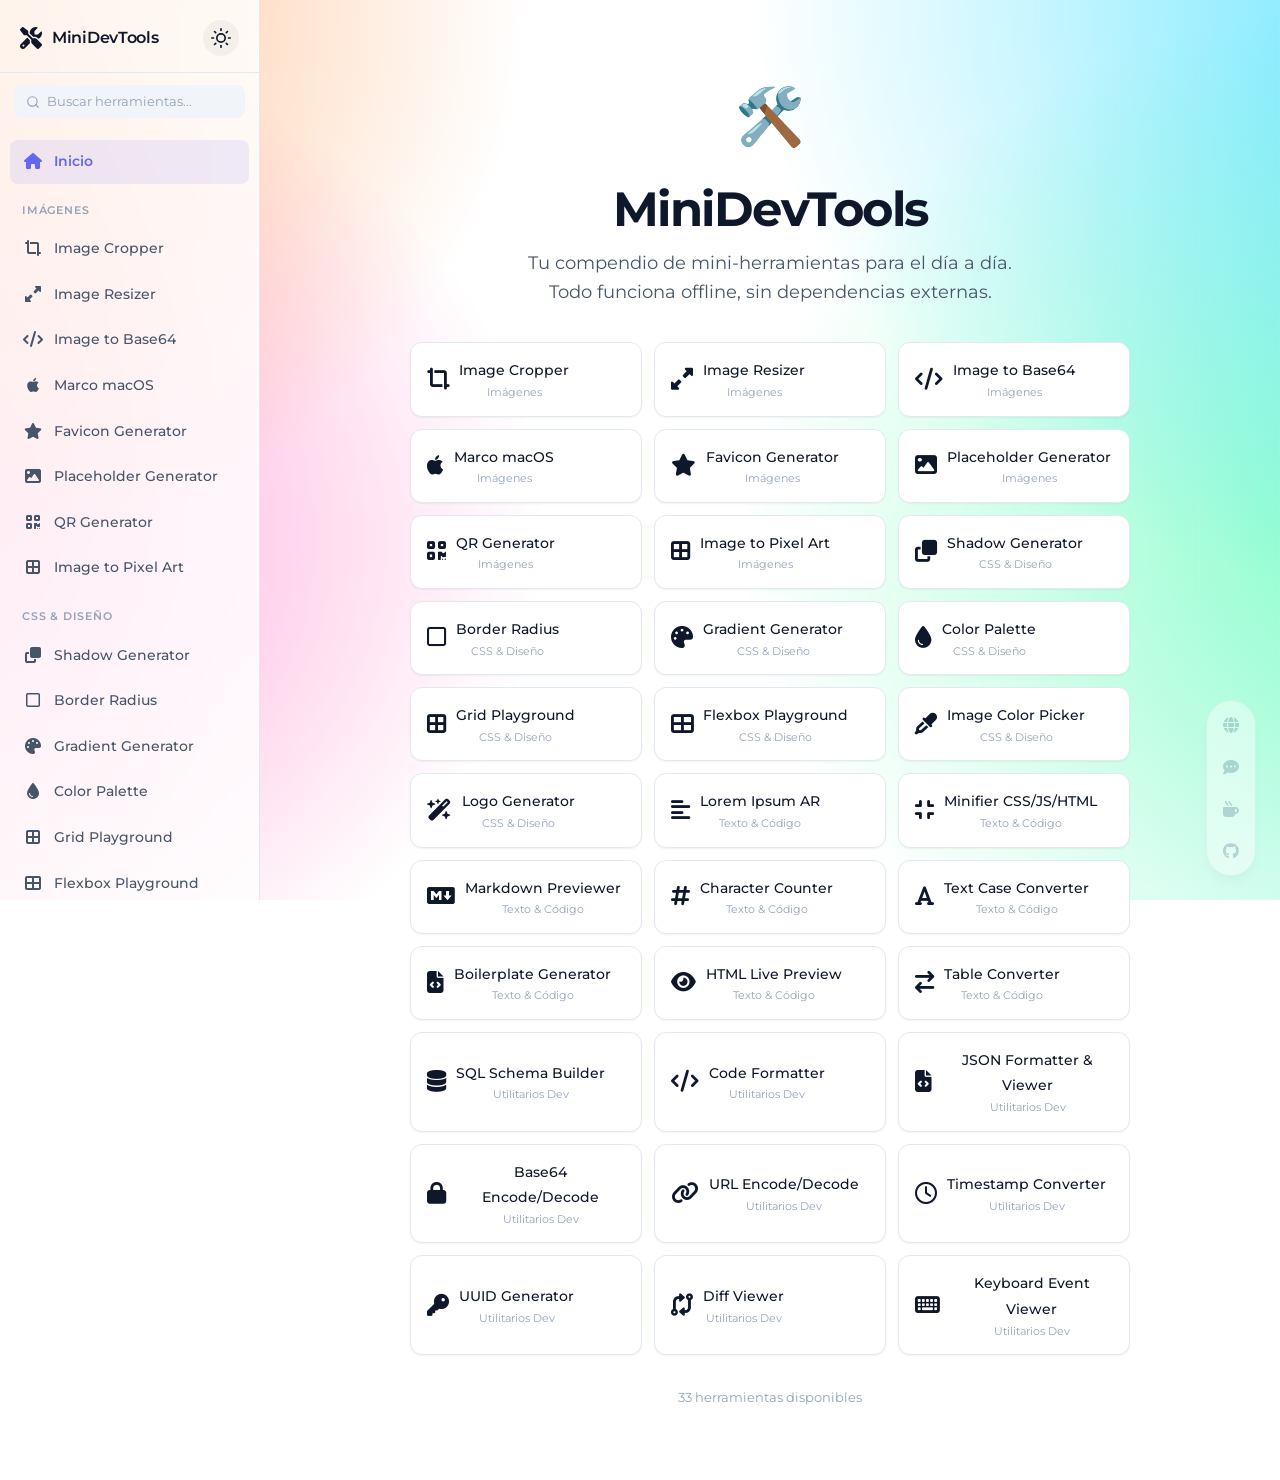
==== commit 3d274b63: "feat: floating pill with Portfolio, Feedback, Cafecito, GitHub links - glassmorphic vertical nav bot" ====
--- a/index.html
+++ b/index.html
@@ -140,6 +140,22 @@
     };
   </script>
 
+  <!-- FLOATING PILL -->
+  <nav class="floating-pill" aria-label="Links externos">
+    <a href="https://mozzdev.pages.dev/" target="_blank" rel="noopener noreferrer" class="pill-btn" data-tooltip="Portfolio">
+      <i class="fa-solid fa-globe"></i>
+    </a>
+    <a href="https://github.com/MozzVader/MiniDevTools/issues/new" target="_blank" rel="noopener noreferrer" class="pill-btn" data-tooltip="Feedback">
+      <i class="fa-solid fa-comment-dots"></i>
+    </a>
+    <a href="https://cafecito.app/mozz_vader" target="_blank" rel="noopener noreferrer" class="pill-btn" data-tooltip="Cafecito">
+      <i class="fa-solid fa-mug-hot"></i>
+    </a>
+    <a href="https://github.com/MozzVader/MiniDevTools" target="_blank" rel="noopener noreferrer" class="pill-btn" data-tooltip="GitHub">
+      <i class="fa-brands fa-github"></i>
+    </a>
+  </nav>
+
   <!-- APP SCRIPTS -->
   <script src="js/storage.js"></script>
   <script src="js/registry.js"></script>
--- a/css/global.css
+++ b/css/global.css
@@ -1162,3 +1162,103 @@
 [data-tooltip-bottom]:hover::before {
   transform: translateX(-50%) translateY(0);
 }
+
+
+/* ═══════════════════════════════════════════════════════════════
+   FLOATING PILL — External links (bottom-right)
+   ═══════════════════════════════════════════════════════════════ */
+
+.floating-pill {
+  position: fixed;
+  bottom: 24px;
+  right: 24px;
+  z-index: 999;
+  display: flex;
+  flex-direction: column;
+  gap: 2px;
+  border-radius: 28px;
+  padding: 4px;
+  background: var(--bg-card);
+  backdrop-filter: blur(16px);
+  -webkit-backdrop-filter: blur(16px);
+  border: 1px solid var(--border);
+  box-shadow: var(--shadow-lg);
+  opacity: 0.45;
+  transition: opacity var(--transition-base), transform var(--transition-base), box-shadow var(--transition-base),
+              background var(--transition-slow), border-color var(--transition-slow);
+}
+
+.floating-pill:hover {
+  opacity: 1;
+  transform: translateY(-2px);
+  box-shadow: var(--shadow-xl);
+}
+
+.pill-btn {
+  width: 40px;
+  height: 40px;
+  display: flex;
+  align-items: center;
+  justify-content: center;
+  background: none;
+  border: none;
+  border-radius: 20px;
+  color: var(--text-muted);
+  font-size: 1rem;
+  cursor: pointer;
+  transition: all var(--transition-fast);
+  text-decoration: none;
+}
+
+.pill-btn:hover {
+  background: var(--bg-hover);
+  color: var(--text-primary);
+  transform: scale(1.08);
+}
+
+.pill-btn:active {
+  transform: scale(0.95);
+}
+
+/* Override global tooltips for pill buttons: show to the LEFT */
+.pill-btn[data-tooltip]::after {
+  bottom: auto;
+  top: 50%;
+  left: auto;
+  right: calc(100% + 10px);
+  transform: translateY(-50%) translateX(6px);
+}
+
+.pill-btn[data-tooltip]::before {
+  bottom: auto;
+  top: 50%;
+  left: auto;
+  right: calc(100% + 6px);
+  transform: translateY(-50%);
+  border: 5px solid transparent;
+  border-top-color: transparent;
+  border-right-color: var(--tooltip-bg);
+  border-left-color: transparent;
+}
+
+.pill-btn[data-tooltip]:hover::after,
+.pill-btn[data-tooltip]:hover::before {
+  transform: translateY(-50%) translateX(0);
+}
+
+@media (max-width: 768px) {
+  .floating-pill {
+    bottom: 16px;
+    right: 16px;
+  }
+  .pill-btn {
+    width: 36px;
+    height: 36px;
+    font-size: 0.9rem;
+  }
+  /* Hide tooltips on mobile */
+  .pill-btn[data-tooltip]::after,
+  .pill-btn[data-tooltip]::before {
+    display: none;
+  }
+}
